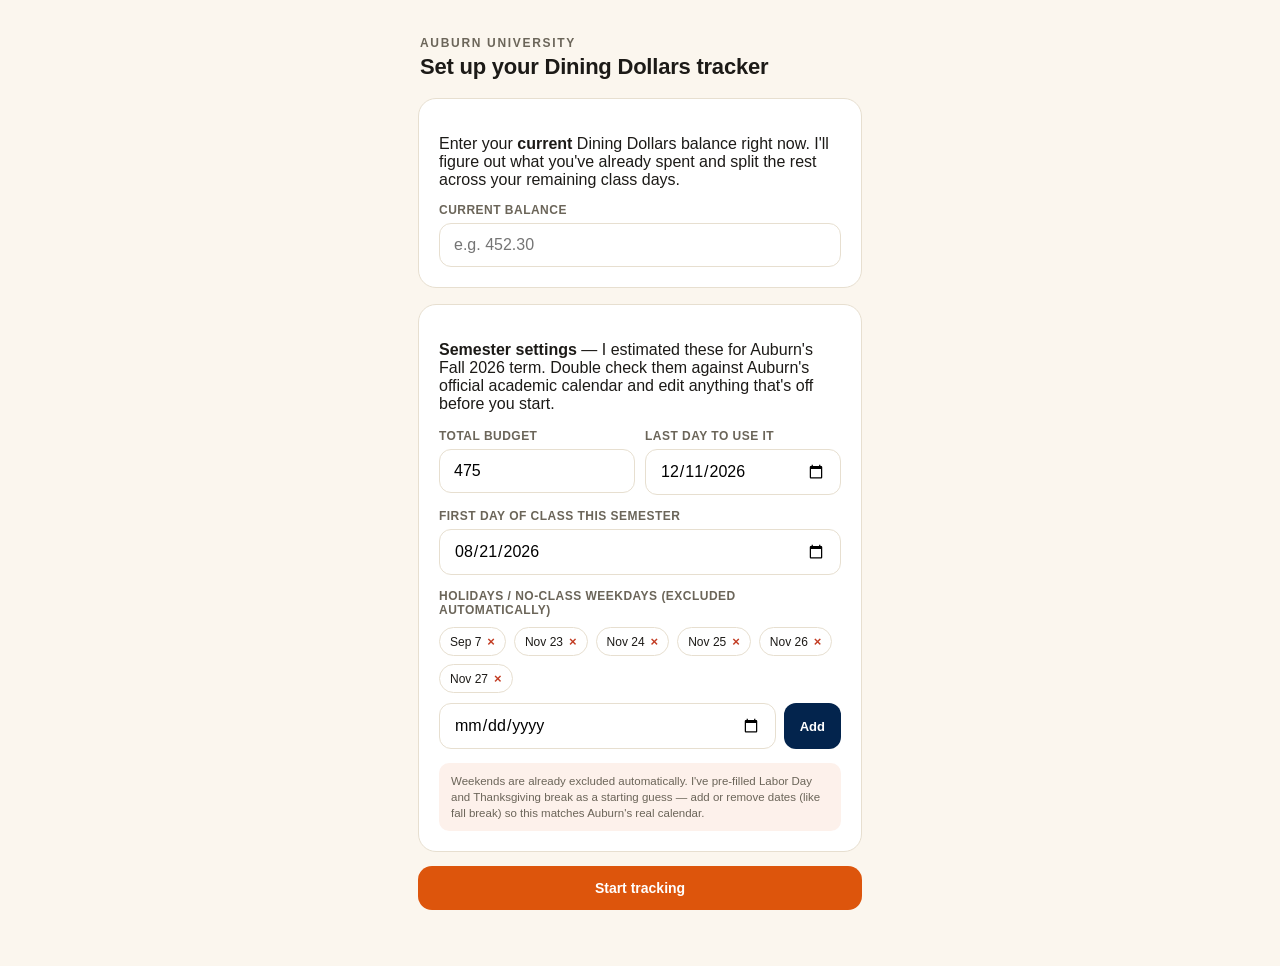
==== dining-tracker.html @ 57798cb2 "Add files via upload" ====
<!DOCTYPE html>
<html lang="en">
<head>
<meta charset="UTF-8">
<meta name="viewport" content="width=device-width, initial-scale=1.0, maximum-scale=1, viewport-fit=cover">
<title>Dining Dollars</title>
<style>
  :root{
    --navy: #03244D;
    --navy-soft: #0B3868;
    --orange: #DD550C;
    --orange-bright: #F5772A;
    --cream: #FBF6EE;
    --card-line: #E7DFD0;
    --ink: #1C1A17;
    --muted: #6B6559;
    --good: #2E7D4F;
    --bad: #C23B22;
    --radius: 18px;
    font-family: -apple-system, BlinkMacSystemFont, "SF Pro Text", "Segoe UI", sans-serif;
  }
  *{box-sizing:border-box;}
  body{
    margin:0;
    background: var(--cream);
    color: var(--ink);
    -webkit-font-smoothing: antialiased;
    padding-bottom: 48px;
  }
  .wrap{
    max-width: 480px;
    margin: 0 auto;
    padding: 20px 18px 8px;
  }
  .eyebrow{
    font-size: 12px;
    letter-spacing: 0.14em;
    text-transform: uppercase;
    color: var(--muted);
    font-weight: 600;
    margin: 0 0 4px 2px;
  }
  h1{
    font-size: 22px;
    margin: 0 0 18px 2px;
    font-weight: 700;
    letter-spacing: -0.01em;
  }
  .gear{
    position: absolute;
    top: 22px;
    right: 18px;
    width: 38px;
    height: 38px;
    border-radius: 50%;
    background: rgba(3,36,77,0.06);
    border: none;
    display:flex;
    align-items:center;
    justify-content:center;
    cursor:pointer;
  }
  .gear svg{ width:18px; height:18px; }

  /* dining card */
  .card{
    position: relative;
    border-radius: 22px;
    padding: 22px 22px 20px;
    background: linear-gradient(135deg, var(--navy) 0%, var(--navy-soft) 60%, #123A6B 100%);
    color: white;
    box-shadow: 0 14px 30px -14px rgba(3,36,77,0.55);
    overflow: hidden;
    margin-bottom: 16px;
  }
  .card::after{
    content:"";
    position:absolute;
    right:-40px;
    top:-60px;
    width:180px;
    height:180px;
    border-radius:50%;
    background: radial-gradient(circle, rgba(221,85,12,0.35), transparent 70%);
  }
  .card-top{
    display:flex;
    justify-content:space-between;
    align-items:flex-start;
    position:relative;
    z-index:1;
  }
  .chip{
    width:34px;height:26px;border-radius:6px;
    background: linear-gradient(135deg,#f5c88a,#DD550C);
    box-shadow: inset 0 0 0 1px rgba(255,255,255,0.25);
  }
  .card-label{
    font-size:11px;
    letter-spacing:0.12em;
    text-transform:uppercase;
    opacity:0.7;
    margin-top: 2px;
  }
  .balance-num{
    font-size: 42px;
    font-weight: 700;
    letter-spacing: -0.02em;
    margin: 10px 0 2px;
    position:relative; z-index:1;
  }
  .balance-sub{
    font-size: 13px;
    opacity: 0.75;
    position:relative; z-index:1;
  }
  .card-bottom{
    display:flex;
    justify-content:space-between;
    align-items:flex-end;
    margin-top: 18px;
    position:relative; z-index:1;
  }
  .card-bottom .field{ font-size: 12px; opacity:0.7; }
  .card-bottom .field b{ display:block; font-size:15px; font-weight:600; opacity:1; color:white; }

  /* allowance card */
  .allowance{
    background: white;
    border: 1px solid var(--card-line);
    border-radius: var(--radius);
    padding: 20px;
    margin-bottom: 14px;
  }
  .allowance-top{
    display:flex;
    justify-content:space-between;
    align-items:center;
  }
  .allowance-label{
    font-size: 13px;
    color: var(--muted);
    font-weight: 600;
  }
  .pace-chip{
    font-size: 11px;
    font-weight: 700;
    padding: 4px 10px;
    border-radius: 999px;
  }
  .pace-good{ background: rgba(46,125,79,0.12); color: var(--good); }
  .pace-bad{ background: rgba(194,59,34,0.12); color: var(--bad); }
  .pace-even{ background: rgba(107,101,89,0.12); color: var(--muted); }
  .allowance-num{
    font-size: 40px;
    font-weight: 800;
    color: var(--orange);
    margin: 6px 0 2px;
    letter-spacing: -0.02em;
  }
  .allowance-sub{ font-size: 13px; color: var(--muted); }

  .stat-row{
    display:flex;
    gap: 12px;
    margin-bottom: 14px;
  }
  .stat{
    flex:1;
    background: white;
    border: 1px solid var(--card-line);
    border-radius: 14px;
    padding: 14px;
    text-align:center;
  }
  .stat .n{ font-size: 22px; font-weight:700; }
  .stat .l{ font-size: 11px; color: var(--muted); text-transform:uppercase; letter-spacing:0.06em; margin-top:2px; }

  .progress-wrap{
    background: white;
    border: 1px solid var(--card-line);
    border-radius: 14px;
    padding: 16px;
    margin-bottom: 18px;
  }
  .progress-head{
    display:flex; justify-content:space-between;
    font-size: 12px; color: var(--muted); margin-bottom:8px;
  }
  .bar{
    height: 8px;
    background: #EFE8D9;
    border-radius: 999px;
    overflow:hidden;
  }
  .bar-fill{
    height:100%;
    background: linear-gradient(90deg, var(--orange), var(--orange-bright));
    border-radius: 999px;
    transition: width 0.4s ease;
  }

  .actions{
    display:flex;
    gap: 10px;
    margin-bottom: 18px;
  }
  button{
    font-family: inherit;
    cursor:pointer;
  }
  .btn{
    flex:1;
    padding: 14px 10px;
    border-radius: 14px;
    border: none;
    font-size: 14px;
    font-weight: 700;
  }
  .btn-primary{ background: var(--orange); color:white; }
  .btn-secondary{ background: white; color: var(--navy); border: 1px solid var(--card-line); }

  .history{
    background: white;
    border: 1px solid var(--card-line);
    border-radius: var(--radius);
    padding: 16px 18px;
  }
  .history h3{
    font-size: 13px;
    text-transform: uppercase;
    letter-spacing: 0.08em;
    color: var(--muted);
    margin: 0 0 10px;
  }
  .hrow{
    display:flex; justify-content:space-between; align-items:center;
    padding: 9px 0;
    border-bottom: 1px solid #F1EBDD;
    font-size: 13.5px;
  }
  .hrow:last-child{ border-bottom:none; }
  .hrow .d{ color: var(--muted); font-size:12px; }
  .empty{ color: var(--muted); font-size: 13px; padding: 6px 0; }

  /* modal */
  .overlay{
    position: fixed; inset:0;
    background: rgba(3,36,77,0.45);
    display:flex; align-items:flex-end; justify-content:center;
    z-index: 50;
  }
  .sheet{
    background: var(--cream);
    width: 100%;
    max-width: 480px;
    border-radius: 22px 22px 0 0;
    padding: 22px 20px calc(24px + env(safe-area-inset-bottom));
    max-height: 88vh;
    overflow-y: auto;
  }
  .sheet.center{
    border-radius: 22px;
    margin-bottom: auto;
    margin-top: auto;
  }
  .sheet h2{ margin: 0 0 4px; font-size: 19px; }
  .sheet p.hint{ margin: 0 0 16px; font-size: 13px; color: var(--muted); }
  label{
    display:block; font-size: 12px; font-weight:600; color: var(--muted);
    margin: 14px 0 6px;
    text-transform: uppercase; letter-spacing: 0.04em;
  }
  input[type=number], input[type=date], input[type=text]{
    width: 100%;
    padding: 12px 14px;
    border-radius: 12px;
    border: 1px solid var(--card-line);
    font-size: 16px;
    background: white;
    font-family: inherit;
  }
  .row2{ display:flex; gap:10px; }
  .row2 > div{ flex:1; }
  .holiday-list{
    display:flex; flex-wrap:wrap; gap:8px; margin-top:10px;
  }
  .holiday-chip{
    background: white;
    border: 1px solid var(--card-line);
    border-radius: 999px;
    padding: 6px 10px;
    font-size: 12px;
    display:flex; align-items:center; gap:6px;
  }
  .holiday-chip button{
    background:none; border:none; color: var(--bad); font-weight:700; font-size:13px; padding:0;
  }
  .add-holiday-row{ display:flex; gap:8px; margin-top:10px; }
  .add-holiday-row input{ flex:1; }
  .add-holiday-row button{
    padding: 0 16px; border-radius: 12px; border:none;
    background: var(--navy); color:white; font-weight:700; font-size: 13px;
  }
  .sheet-actions{ display:flex; gap:10px; margin-top:22px; }
  .sheet-actions .btn{ padding: 14px; }
  .close-x{
    position:absolute; top:14px; right:16px;
    background:none; border:none; font-size:20px; color: var(--muted);
  }
  .sheet{ position:relative; }
  .link{
    background:none; border:none; color: var(--bad); font-size: 12px;
    text-decoration: underline; padding: 0; margin-top: 4px;
  }
  .note{
    font-size: 11.5px; color: var(--muted); background: rgba(221,85,12,0.08);
    border-radius: 10px; padding: 10px 12px; margin-top: 14px; line-height:1.4;
  }
  .loading{
    display:flex; align-items:center; justify-content:center;
    min-height: 60vh; color: var(--muted); font-size: 14px;
  }
</style>
</head>
<body>

<div id="app"><div class="loading">Loading…</div></div>

<script>
const CONFIG_KEY = 'dc_config_v1';
const HISTORY_KEY = 'dc_history_v1';

const DEFAULTS = {
  totalBudget: 475,
  balance: null,
  semesterStart: '2026-08-21',
  semesterEnd: '2026-12-11',
  holidays: ['2026-09-07','2026-11-23','2026-11-24','2026-11-25','2026-11-26','2026-11-27'],
  setupComplete: false
};

let config = null;
let history = [];

function todayISO(){
  const d = new Date();
  const off = d.getTimezoneOffset();
  const local = new Date(d.getTime() - off*60000);
  return local.toISOString().slice(0,10);
}

function fmtDate(iso){
  const [y,m,d] = iso.split('-').map(Number);
  const dt = new Date(y, m-1, d);
  return dt.toLocaleDateString('en-US', {month:'short', day:'numeric'});
}

function fmtMoney(n){
  return '$' + n.toLocaleString('en-US', {minimumFractionDigits:2, maximumFractionDigits:2});
}

function schoolDays(cfg){
  const days = [];
  let [sy,sm,sd] = cfg.semesterStart.split('-').map(Number);
  let [ey,em,ed] = cfg.semesterEnd.split('-').map(Number);
  let cur = new Date(sy, sm-1, sd);
  const end = new Date(ey, em-1, ed);
  const holidaySet = new Set(cfg.holidays);
  while(cur <= end){
    const dow = cur.getDay();
    const iso = cur.getFullYear()+'-'+String(cur.getMonth()+1).padStart(2,'0')+'-'+String(cur.getDate()).padStart(2,'0');
    if(dow !== 0 && dow !== 6 && !holidaySet.has(iso)){
      days.push(iso);
    }
    cur.setDate(cur.getDate()+1);
  }
  return days;
}

async function loadState(){
  try{
    const c = await window.storage.get(CONFIG_KEY, false);
    config = c ? JSON.parse(c.value) : {...DEFAULTS};
  }catch(e){
    config = {...DEFAULTS};
  }
  try{
    const h = await window.storage.get(HISTORY_KEY, false);
    history = h ? JSON.parse(h.value) : [];
  }catch(e){
    history = [];
  }
}

async function saveConfig(){
  await window.storage.set(CONFIG_KEY, JSON.stringify(config), false);
}
async function saveHistory(){
  await window.storage.set(HISTORY_KEY, JSON.stringify(history), false);
}

function render(){
  const app = document.getElementById('app');
  if(!config.setupComplete){
    app.innerHTML = onboardingView();
    wireOnboarding();
    return;
  }
  app.innerHTML = mainView();
  wireMain();
}

function onboardingView(){
  return `
    <div class="wrap" style="padding-top:36px;">
      <div class="eyebrow">Auburn University</div>
      <h1>Set up your Dining Dollars tracker</h1>
      <div class="allowance" style="margin-bottom:16px;">
        <p class="hint" style="margin-bottom:0;">Enter your <b>current</b> Dining Dollars balance right now. I'll figure out what you've already spent and split the rest across your remaining class days.</p>
        <label>Current balance</label>
        <input type="number" id="ob-balance" inputmode="decimal" placeholder="e.g. 452.30" step="0.01" min="0">
      </div>

      <div class="allowance">
        <p class="hint" style="margin-bottom:2px;"><b>Semester settings</b> — I estimated these for Auburn's Fall 2026 term. Double check them against Auburn's official academic calendar and edit anything that's off before you start.</p>
        <div class="row2">
          <div>
            <label>Total budget</label>
            <input type="number" id="ob-total" value="${config.totalBudget}" step="1" min="1">
          </div>
          <div>
            <label>Last day to use it</label>
            <input type="date" id="ob-end" value="${config.semesterEnd}">
          </div>
        </div>
        <label>First day of class this semester</label>
        <input type="date" id="ob-start" value="${config.semesterStart}">

        <label>Holidays / no-class weekdays (excluded automatically)</label>
        <div class="holiday-list" id="ob-holiday-list"></div>
        <div class="add-holiday-row">
          <input type="date" id="ob-holiday-input">
          <button type="button" id="ob-add-holiday">Add</button>
        </div>
        <div class="note">Weekends are already excluded automatically. I've pre-filled Labor Day and Thanksgiving break as a starting guess — add or remove dates (like fall break) so this matches Auburn's real calendar.</div>
      </div>

      <div class="sheet-actions" style="margin-top:4px;">
        <button class="btn btn-primary" id="ob-start-btn" style="flex:1;">Start tracking</button>
      </div>
    </div>
  `;
}

function holidayListHTML(idPrefix){
  const sorted = [...config.holidays].sort();
  if(sorted.length === 0) return `<div class="empty">No holidays added</div>`;
  return sorted.map(iso => `
    <span class="holiday-chip" data-date="${iso}">
      ${fmtDate(iso)} <button type="button" class="rm-holiday" data-date="${iso}">×</button>
    </span>
  `).join('');
}

function wireOnboarding(){
  document.getElementById('ob-holiday-list').innerHTML = holidayListHTML();

  document.getElementById('ob-add-holiday').onclick = () => {
    const val = document.getElementById('ob-holiday-input').value;
    if(val && !config.holidays.includes(val)){
      config.holidays.push(val);
      document.getElementById('ob-holiday-list').innerHTML = holidayListHTML();
    }
  };

  document.getElementById('ob-holiday-list').addEventListener('click', (e) => {
    if(e.target.classList.contains('rm-holiday')){
      const d = e.target.dataset.date;
      config.holidays = config.holidays.filter(x => x !== d);
      document.getElementById('ob-holiday-list').innerHTML = holidayListHTML();
    }
  });

  document.getElementById('ob-start-btn').onclick = async () => {
    const balance = parseFloat(document.getElementById('ob-balance').value);
    const total = parseFloat(document.getElementById('ob-total').value);
    const start = document.getElementById('ob-start').value;
    const end = document.getElementById('ob-end').value;
    if(isNaN(balance) || balance < 0){
      alert('Enter your current balance to continue.');
      return;
    }
    config.totalBudget = isNaN(total) ? config.totalBudget : total;
    config.semesterStart = start || config.semesterStart;
    config.semesterEnd = end || config.semesterEnd;
    config.balance = balance;
    config.setupComplete = true;
    history = [{
      date: todayISO(),
      type: 'setup',
      amount: null,
      balanceAfter: balance,
      note: 'Starting balance entered'
    }];
    await saveConfig();
    await saveHistory();
    render();
  };
}

function computeStats(){
  const days = schoolDays(config);
  const today = todayISO();
  const remaining = days.filter(d => d >= today);
  const dayIndex = days.indexOf(today);
  const dayOfClass = dayIndex >= 0 ? dayIndex + 1 : null;
  const totalDays = days.length;
  const remainingCount = remaining.length;
  const dailyAllowance = remainingCount > 0 ? config.balance / remainingCount : 0;
  const spent = config.totalBudget - config.balance;
  const idealBalance = remainingCount > 0
    ? config.totalBudget * (remainingCount / totalDays)
    : 0;
  const diff = config.balance - idealBalance;
  return { days, today, remaining, dayOfClass, totalDays, remainingCount, dailyAllowance, spent, idealBalance, diff, isClassToday: dayIndex >= 0 };
}

function mainView(){
  const s = computeStats();
  const pctUsed = Math.min(100, Math.max(0, (s.spent / config.totalBudget) * 100));

  let paceChip;
  if(s.remainingCount === 0){
    paceChip = `<span class="pace-chip pace-even">Semester over</span>`;
  } else if(Math.abs(s.diff) < 3){
    paceChip = `<span class="pace-chip pace-even">On pace</span>`;
  } else if(s.diff > 0){
    paceChip = `<span class="pace-chip pace-good">+${fmtMoney(s.diff)} ahead</span>`;
  } else {
    paceChip = `<span class="pace-chip pace-bad">${fmtMoney(Math.abs(s.diff))} behind</span>`;
  }

  const dayLabel = s.dayOfClass
    ? `Day ${s.dayOfClass} of ${s.totalDays}`
    : `Not a class day`;

  const historyRows = history.slice().reverse().slice(0, 8).map(h => {
    const label = h.type === 'setup'
      ? 'Starting balance'
      : h.type === 'spend'
        ? `Logged purchase −${fmtMoney(h.amount)}`
        : `Balance updated`;
    return `
      <div class="hrow">
        <span>${label}</span>
        <span>
          ${fmtMoney(h.balanceAfter)}
          <span class="d">· ${fmtDate(h.date)}</span>
        </span>
      </div>
    `;
  }).join('');

  return `
    <div class="wrap" style="position:relative;">
      <div class="eyebrow">Auburn University · Fall 2026</div>
      <h1>Dining Dollars</h1>
      <button class="gear" id="open-settings" aria-label="Settings">
        <svg viewBox="0 0 24 24" fill="none" stroke="#03244D" stroke-width="2"><circle cx="12" cy="12" r="3"/><path d="M19.4 15a1.65 1.65 0 0 0 .33 1.82l.06.06a2 2 0 1 1-2.83 2.83l-.06-.06a1.65 1.65 0 0 0-1.82-.33 1.65 1.65 0 0 0-1 1.51V21a2 2 0 0 1-4 0v-.09A1.65 1.65 0 0 0 9 19.4a1.65 1.65 0 0 0-1.82.33l-.06.06a2 2 0 1 1-2.83-2.83l.06-.06A1.65 1.65 0 0 0 4.6 15a1.65 1.65 0 0 0-1.51-1H3a2 2 0 0 1 0-4h.09A1.65 1.65 0 0 0 4.6 9a1.65 1.65 0 0 0-.33-1.82l-.06-.06a2 2 0 1 1 2.83-2.83l.06.06A1.65 1.65 0 0 0 9 4.6a1.65 1.65 0 0 0 1-1.51V3a2 2 0 0 1 4 0v.09a1.65 1.65 0 0 0 1 1.51 1.65 1.65 0 0 0 1.82-.33l.06-.06a2 2 0 1 1 2.83 2.83l-.06.06A1.65 1.65 0 0 0 19.4 9a1.65 1.65 0 0 0 1.51 1H21a2 2 0 0 1 0 4h-.09a1.65 1.65 0 0 0-1.51 1z"/></svg>
      </button>

      <div class="card">
        <div class="card-top">
          <div>
            <div class="card-label">Current balance</div>
          </div>
          <div class="chip"></div>
        </div>
        <div class="balance-num">${fmtMoney(config.balance)}</div>
        <div class="balance-sub">of ${fmtMoney(config.totalBudget)} for the semester</div>
        <div class="card-bottom">
          <div class="field">${dayLabel}<b>${fmtDate(s.today)}</b></div>
          <div class="field" style="text-align:right;">Class days left<b>${s.remainingCount}</b></div>
        </div>
      </div>

      <div class="allowance">
        <div class="allowance-top">
          <span class="allowance-label">Today's daily allowance</span>
          ${paceChip}
        </div>
        <div class="allowance-num">${fmtMoney(s.dailyAllowance)}</div>
        <div class="allowance-sub">${fmtMoney(config.balance)} ÷ ${s.remainingCount} class day${s.remainingCount===1?'':'s'} left</div>
      </div>

      <div class="stat-row">
        <div class="stat">
          <div class="n">${fmtMoney(s.spent)}</div>
          <div class="l">Spent so far</div>
        </div>
        <div class="stat">
          <div class="n">${fmtMoney(config.totalBudget / s.totalDays)}</div>
          <div class="l">Avg / day budget</div>
        </div>
      </div>

      <div class="progress-wrap">
        <div class="progress-head">
          <span>${fmtMoney(s.spent)} used</span>
          <span>${fmtMoney(config.totalBudget)} total</span>
        </div>
        <div class="bar"><div class="bar-fill" style="width:${pctUsed}%"></div></div>
      </div>

      <div class="actions">
        <button class="btn btn-primary" id="open-spend">Log purchase</button>
        <button class="btn btn-secondary" id="open-update">Update balance</button>
      </div>

      <div class="history">
        <h3>Recent activity</h3>
        ${history.length ? historyRows : '<div class="empty">Nothing logged yet</div>'}
      </div>
    </div>
  `;
}

function wireMain(){
  document.getElementById('open-settings').onclick = () => showSettings();
  document.getElementById('open-spend').onclick = () => showSpend();
  document.getElementById('open-update').onclick = () => showUpdate();
}

function overlay(innerHTML){
  const div = document.createElement('div');
  div.className = 'overlay';
  div.innerHTML = `<div class="sheet center">${innerHTML}</div>`;
  div.addEventListener('click', (e) => { if(e.target === div) div.remove(); });
  document.body.appendChild(div);
  return div;
}

function showSpend(){
  const ov = overlay(`
    <button class="close-x" id="close-spend">×</button>
    <h2>Log a purchase</h2>
    <p class="hint">Enter how much you just spent — I'll subtract it from your balance.</p>
    <label>Amount spent</label>
    <input type="number" id="spend-amount" inputmode="decimal" step="0.01" min="0" placeholder="0.00" autofocus>
    <div class="sheet-actions">
      <button class="btn btn-secondary" id="cancel-spend" style="flex:1;">Cancel</button>
      <button class="btn btn-primary" id="confirm-spend" style="flex:1;">Log it</button>
    </div>
  `);
  document.getElementById('close-spend').onclick = () => ov.remove();
  document.getElementById('cancel-spend').onclick = () => ov.remove();
  document.getElementById('confirm-spend').onclick = async () => {
    const amt = parseFloat(document.getElementById('spend-amount').value);
    if(isNaN(amt) || amt <= 0){ alert('Enter a valid amount.'); return; }
    config.balance = Math.max(0, config.balance - amt);
    history.push({ date: todayISO(), type: 'spend', amount: amt, balanceAfter: config.balance });
    await saveConfig();
    await saveHistory();
    ov.remove();
    render();
  };
}

function showUpdate(){
  const ov = overlay(`
    <button class="close-x" id="close-update">×</button>
    <h2>Update balance</h2>
    <p class="hint">Checked the actual number in the Auburn app? Enter it here to re-sync.</p>
    <label>Current balance</label>
    <input type="number" id="update-amount" inputmode="decimal" step="0.01" min="0" value="${config.balance.toFixed(2)}" autofocus>
    <div class="sheet-actions">
      <button class="btn btn-secondary" id="cancel-update" style="flex:1;">Cancel</button>
      <button class="btn btn-primary" id="confirm-update" style="flex:1;">Save</button>
    </div>
  `);
  document.getElementById('close-update').onclick = () => ov.remove();
  document.getElementById('cancel-update').onclick = () => ov.remove();
  document.getElementById('confirm-update').onclick = async () => {
    const amt = parseFloat(document.getElementById('update-amount').value);
    if(isNaN(amt) || amt < 0){ alert('Enter a valid amount.'); return; }
    config.balance = amt;
    history.push({ date: todayISO(), type: 'update', amount: null, balanceAfter: amt });
    await saveConfig();
    await saveHistory();
    ov.remove();
    render();
  };
}

function showSettings(){
  const ov = overlay(`
    <button class="close-x" id="close-settings">×</button>
    <h2>Settings</h2>
    <p class="hint">Adjust your semester dates, budget, or holidays.</p>

    <div class="row2">
      <div>
        <label>Total budget</label>
        <input type="number" id="set-total" value="${config.totalBudget}" step="1" min="1">
      </div>
      <div>
        <label>Last day to use it</label>
        <input type="date" id="set-end" value="${config.semesterEnd}">
      </div>
    </div>
    <label>First day of class</label>
    <input type="date" id="set-start" value="${config.semesterStart}">

    <label>Holidays / no-class weekdays</label>
    <div class="holiday-list" id="set-holiday-list"></div>
    <div class="add-holiday-row">
      <input type="date" id="set-holiday-input">
      <button type="button" id="set-add-holiday">Add</button>
    </div>

    <div class="sheet-actions">
      <button class="btn btn-secondary" id="cancel-settings" style="flex:1;">Cancel</button>
      <button class="btn btn-primary" id="save-settings" style="flex:1;">Save</button>
    </div>
    <button class="link" id="reset-all">Reset all data and start over</button>
  `);

  const refreshList = () => {
    document.getElementById('set-holiday-list').innerHTML = holidayListHTML();
  };
  refreshList();

  document.getElementById('close-settings').onclick = () => ov.remove();
  document.getElementById('cancel-settings').onclick = () => ov.remove();

  document.getElementById('set-add-holiday').onclick = () => {
    const val = document.getElementById('set-holiday-input').value;
    if(val && !config.holidays.includes(val)){
      config.holidays.push(val);
      refreshList();
    }
  };
  document.getElementById('set-holiday-list').addEventListener('click', (e) => {
    if(e.target.classList.contains('rm-holiday')){
      config.holidays = config.holidays.filter(x => x !== e.target.dataset.date);
      refreshList();
    }
  });

  document.getElementById('save-settings').onclick = async () => {
    const total = parseFloat(document.getElementById('set-total').value);
    const start = document.getElementById('set-start').value;
    const end = document.getElementById('set-end').value;
    if(!isNaN(total) && total > 0) config.totalBudget = total;
    if(start) config.semesterStart = start;
    if(end) config.semesterEnd = end;
    await saveConfig();
    ov.remove();
    render();
  };

  document.getElementById('reset-all').onclick = async () => {
    if(confirm('This clears your balance, history, and settings. Continue?')){
      config = {...DEFAULTS};
      history = [];
      await saveConfig();
      await saveHistory();
      ov.remove();
      render();
    }
  };
}

(async function init(){
  await loadState();
  render();
})();
</script>
</body>
</html>
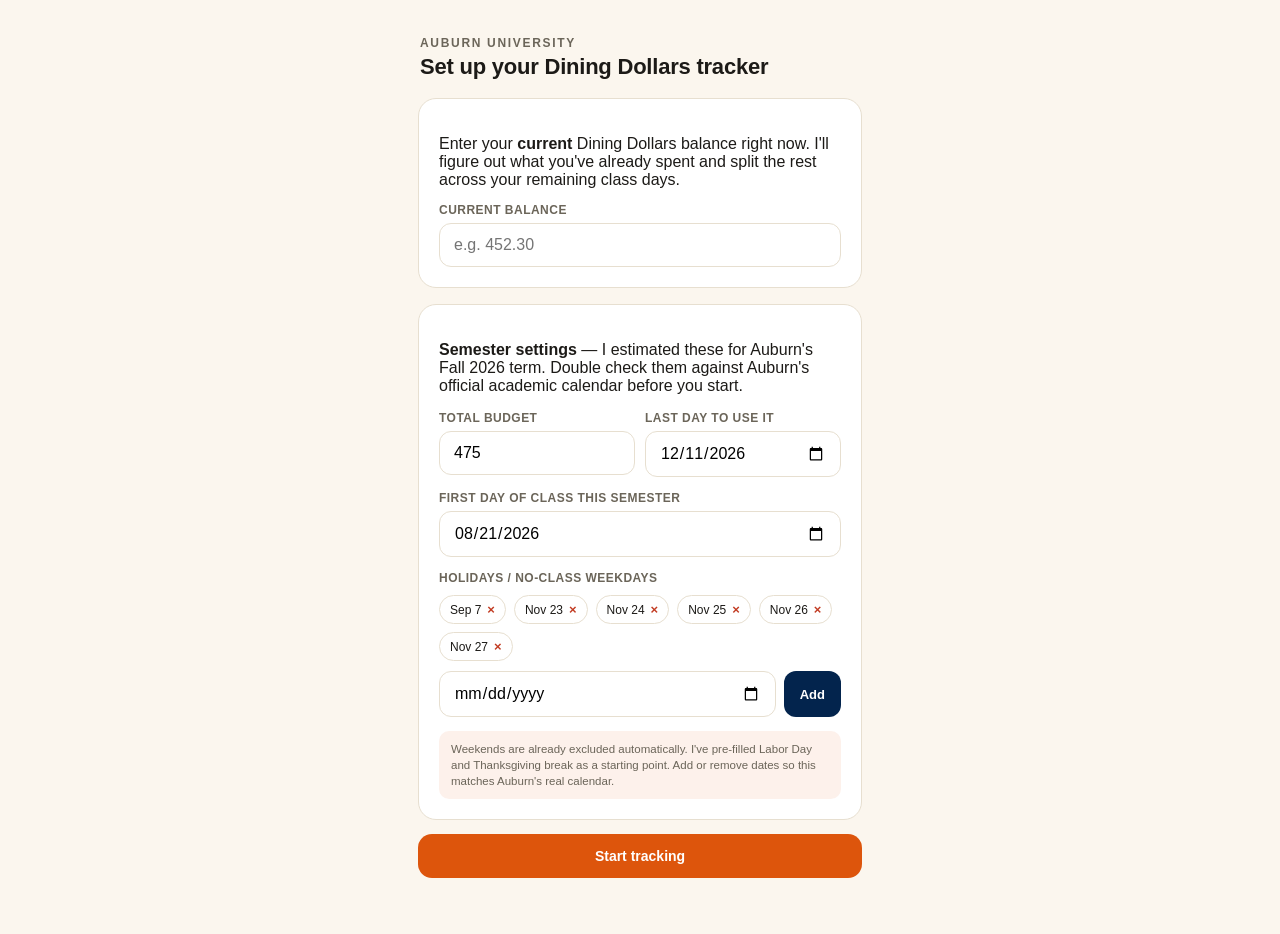
==== commit 6e147960: "index.html" ====
--- a/dining-tracker.html
+++ b/dining-tracker.html
@@ -2,8 +2,22 @@
 <html lang="en">
 <head>
 <meta charset="UTF-8">
-<meta name="viewport" content="width=device-width, initial-scale=1.0, maximum-scale=1, viewport-fit=cover">
+
+<meta name="viewport"
+      content="width=device-width,
+               initial-scale=1.0,
+               maximum-scale=1,
+               viewport-fit=cover">
+
+<!-- iPhone / Home Screen app settings -->
+<meta name="apple-mobile-web-app-capable" content="yes">
+<meta name="apple-mobile-web-app-status-bar-style" content="default">
+<meta name="apple-mobile-web-app-title" content="Dining Dollars">
+
+<meta name="theme-color" content="#03244D">
+
 <title>Dining Dollars</title>
+
 <style>
   :root{
     --navy: #03244D;
@@ -17,765 +31,2477 @@
     --good: #2E7D4F;
     --bad: #C23B22;
     --radius: 18px;
-    font-family: -apple-system, BlinkMacSystemFont, "SF Pro Text", "Segoe UI", sans-serif;
-  }
-  *{box-sizing:border-box;}
+
+    font-family:
+      -apple-system,
+      BlinkMacSystemFont,
+      "SF Pro Text",
+      "Segoe UI",
+      sans-serif;
+  }
+
+  *{
+    box-sizing:border-box;
+  }
+
+  html{
+    background:var(--cream);
+  }
+
   body{
     margin:0;
-    background: var(--cream);
-    color: var(--ink);
-    -webkit-font-smoothing: antialiased;
-    padding-bottom: 48px;
-  }
+    background:var(--cream);
+    color:var(--ink);
+    -webkit-font-smoothing:antialiased;
+    padding-bottom:48px;
+
+    /* Better iPhone scrolling */
+    overscroll-behavior-y:none;
+  }
+
+  button,
+  input{
+    -webkit-tap-highlight-color:transparent;
+  }
+
+  button{
+    font-family:inherit;
+    cursor:pointer;
+  }
+
   .wrap{
-    max-width: 480px;
-    margin: 0 auto;
-    padding: 20px 18px 8px;
-  }
+    max-width:480px;
+    margin:0 auto;
+    padding:
+      calc(20px + env(safe-area-inset-top))
+      18px
+      8px;
+  }
+
   .eyebrow{
-    font-size: 12px;
-    letter-spacing: 0.14em;
-    text-transform: uppercase;
-    color: var(--muted);
-    font-weight: 600;
-    margin: 0 0 4px 2px;
-  }
+    font-size:12px;
+    letter-spacing:0.14em;
+    text-transform:uppercase;
+    color:var(--muted);
+    font-weight:600;
+    margin:0 0 4px 2px;
+  }
+
   h1{
-    font-size: 22px;
-    margin: 0 0 18px 2px;
-    font-weight: 700;
-    letter-spacing: -0.01em;
-  }
+    font-size:22px;
+    margin:0 0 18px 2px;
+    font-weight:700;
+    letter-spacing:-0.01em;
+  }
+
   .gear{
-    position: absolute;
-    top: 22px;
-    right: 18px;
-    width: 38px;
-    height: 38px;
-    border-radius: 50%;
-    background: rgba(3,36,77,0.06);
-    border: none;
+    position:absolute;
+    top:calc(22px + env(safe-area-inset-top));
+    right:18px;
+    width:38px;
+    height:38px;
+    border-radius:50%;
+    background:rgba(3,36,77,0.06);
+    border:none;
+
     display:flex;
     align-items:center;
     justify-content:center;
+
     cursor:pointer;
   }
-  .gear svg{ width:18px; height:18px; }
-
-  /* dining card */
+
+  .gear svg{
+    width:18px;
+    height:18px;
+  }
+
+  /* Dining card */
+
   .card{
-    position: relative;
-    border-radius: 22px;
-    padding: 22px 22px 20px;
-    background: linear-gradient(135deg, var(--navy) 0%, var(--navy-soft) 60%, #123A6B 100%);
-    color: white;
-    box-shadow: 0 14px 30px -14px rgba(3,36,77,0.55);
-    overflow: hidden;
-    margin-bottom: 16px;
-  }
+    position:relative;
+    border-radius:22px;
+    padding:22px 22px 20px;
+
+    background:
+      linear-gradient(
+        135deg,
+        var(--navy) 0%,
+        var(--navy-soft) 60%,
+        #123A6B 100%
+      );
+
+    color:white;
+
+    box-shadow:
+      0 14px 30px -14px rgba(3,36,77,0.55);
+
+    overflow:hidden;
+    margin-bottom:16px;
+  }
+
   .card::after{
     content:"";
     position:absolute;
     right:-40px;
     top:-60px;
+
     width:180px;
     height:180px;
+
     border-radius:50%;
-    background: radial-gradient(circle, rgba(221,85,12,0.35), transparent 70%);
-  }
+
+    background:
+      radial-gradient(
+        circle,
+        rgba(221,85,12,0.35),
+        transparent 70%
+      );
+  }
+
   .card-top{
     display:flex;
     justify-content:space-between;
     align-items:flex-start;
+
     position:relative;
     z-index:1;
   }
+
   .chip{
-    width:34px;height:26px;border-radius:6px;
-    background: linear-gradient(135deg,#f5c88a,#DD550C);
-    box-shadow: inset 0 0 0 1px rgba(255,255,255,0.25);
-  }
+    width:34px;
+    height:26px;
+    border-radius:6px;
+
+    background:
+      linear-gradient(
+        135deg,
+        #f5c88a,
+        #DD550C
+      );
+
+    box-shadow:
+      inset 0 0 0 1px rgba(255,255,255,0.25);
+  }
+
   .card-label{
     font-size:11px;
     letter-spacing:0.12em;
     text-transform:uppercase;
     opacity:0.7;
-    margin-top: 2px;
-  }
+    margin-top:2px;
+  }
+
   .balance-num{
-    font-size: 42px;
-    font-weight: 700;
-    letter-spacing: -0.02em;
-    margin: 10px 0 2px;
-    position:relative; z-index:1;
-  }
+    font-size:42px;
+    font-weight:700;
+    letter-spacing:-0.02em;
+    margin:10px 0 2px;
+
+    position:relative;
+    z-index:1;
+  }
+
   .balance-sub{
-    font-size: 13px;
-    opacity: 0.75;
-    position:relative; z-index:1;
-  }
+    font-size:13px;
+    opacity:0.75;
+
+    position:relative;
+    z-index:1;
+  }
+
   .card-bottom{
     display:flex;
     justify-content:space-between;
     align-items:flex-end;
-    margin-top: 18px;
-    position:relative; z-index:1;
-  }
-  .card-bottom .field{ font-size: 12px; opacity:0.7; }
-  .card-bottom .field b{ display:block; font-size:15px; font-weight:600; opacity:1; color:white; }
-
-  /* allowance card */
+
+    margin-top:18px;
+
+    position:relative;
+    z-index:1;
+  }
+
+  .card-bottom .field{
+    font-size:12px;
+    opacity:0.7;
+  }
+
+  .card-bottom .field b{
+    display:block;
+    font-size:15px;
+    font-weight:600;
+    opacity:1;
+    color:white;
+  }
+
+  /* Allowance */
+
   .allowance{
-    background: white;
-    border: 1px solid var(--card-line);
-    border-radius: var(--radius);
-    padding: 20px;
-    margin-bottom: 14px;
-  }
+    background:white;
+    border:1px solid var(--card-line);
+    border-radius:var(--radius);
+    padding:20px;
+    margin-bottom:14px;
+  }
+
   .allowance-top{
     display:flex;
     justify-content:space-between;
     align-items:center;
-  }
+    gap:10px;
+  }
+
   .allowance-label{
-    font-size: 13px;
-    color: var(--muted);
-    font-weight: 600;
-  }
+    font-size:13px;
+    color:var(--muted);
+    font-weight:600;
+  }
+
   .pace-chip{
-    font-size: 11px;
-    font-weight: 700;
-    padding: 4px 10px;
-    border-radius: 999px;
-  }
-  .pace-good{ background: rgba(46,125,79,0.12); color: var(--good); }
-  .pace-bad{ background: rgba(194,59,34,0.12); color: var(--bad); }
-  .pace-even{ background: rgba(107,101,89,0.12); color: var(--muted); }
+    font-size:11px;
+    font-weight:700;
+    padding:4px 10px;
+    border-radius:999px;
+    white-space:nowrap;
+  }
+
+  .pace-good{
+    background:rgba(46,125,79,0.12);
+    color:var(--good);
+  }
+
+  .pace-bad{
+    background:rgba(194,59,34,0.12);
+    color:var(--bad);
+  }
+
+  .pace-even{
+    background:rgba(107,101,89,0.12);
+    color:var(--muted);
+  }
+
   .allowance-num{
-    font-size: 40px;
-    font-weight: 800;
-    color: var(--orange);
-    margin: 6px 0 2px;
-    letter-spacing: -0.02em;
-  }
-  .allowance-sub{ font-size: 13px; color: var(--muted); }
+    font-size:40px;
+    font-weight:800;
+    color:var(--orange);
+
+    margin:6px 0 2px;
+    letter-spacing:-0.02em;
+  }
+
+  .allowance-sub{
+    font-size:13px;
+    color:var(--muted);
+  }
+
+  /* Stats */
 
   .stat-row{
     display:flex;
-    gap: 12px;
-    margin-bottom: 14px;
-  }
+    gap:12px;
+    margin-bottom:14px;
+  }
+
   .stat{
     flex:1;
-    background: white;
-    border: 1px solid var(--card-line);
-    border-radius: 14px;
-    padding: 14px;
+    background:white;
+    border:1px solid var(--card-line);
+    border-radius:14px;
+    padding:14px;
     text-align:center;
   }
-  .stat .n{ font-size: 22px; font-weight:700; }
-  .stat .l{ font-size: 11px; color: var(--muted); text-transform:uppercase; letter-spacing:0.06em; margin-top:2px; }
+
+  .stat .n{
+    font-size:22px;
+    font-weight:700;
+  }
+
+  .stat .l{
+    font-size:11px;
+    color:var(--muted);
+    text-transform:uppercase;
+    letter-spacing:0.06em;
+    margin-top:2px;
+  }
+
+  /* Progress */
 
   .progress-wrap{
-    background: white;
-    border: 1px solid var(--card-line);
-    border-radius: 14px;
-    padding: 16px;
-    margin-bottom: 18px;
-  }
+    background:white;
+    border:1px solid var(--card-line);
+    border-radius:14px;
+    padding:16px;
+    margin-bottom:18px;
+  }
+
   .progress-head{
-    display:flex; justify-content:space-between;
-    font-size: 12px; color: var(--muted); margin-bottom:8px;
-  }
+    display:flex;
+    justify-content:space-between;
+
+    font-size:12px;
+    color:var(--muted);
+
+    margin-bottom:8px;
+  }
+
   .bar{
-    height: 8px;
-    background: #EFE8D9;
-    border-radius: 999px;
+    height:8px;
+    background:#EFE8D9;
+    border-radius:999px;
     overflow:hidden;
   }
+
   .bar-fill{
     height:100%;
-    background: linear-gradient(90deg, var(--orange), var(--orange-bright));
-    border-radius: 999px;
-    transition: width 0.4s ease;
-  }
+
+    background:
+      linear-gradient(
+        90deg,
+        var(--orange),
+        var(--orange-bright)
+      );
+
+    border-radius:999px;
+
+    transition:
+      width 0.4s ease;
+  }
+
+  /* Buttons */
 
   .actions{
     display:flex;
-    gap: 10px;
-    margin-bottom: 18px;
-  }
-  button{
-    font-family: inherit;
-    cursor:pointer;
-  }
+    gap:10px;
+    margin-bottom:18px;
+  }
+
   .btn{
     flex:1;
-    padding: 14px 10px;
-    border-radius: 14px;
-    border: none;
-    font-size: 14px;
-    font-weight: 700;
-  }
-  .btn-primary{ background: var(--orange); color:white; }
-  .btn-secondary{ background: white; color: var(--navy); border: 1px solid var(--card-line); }
+    padding:14px 10px;
+    border-radius:14px;
+    border:none;
+
+    font-size:14px;
+    font-weight:700;
+  }
+
+  .btn-primary{
+    background:var(--orange);
+    color:white;
+  }
+
+  .btn-secondary{
+    background:white;
+    color:var(--navy);
+    border:1px solid var(--card-line);
+  }
+
+  .btn:active{
+    transform:scale(0.98);
+  }
+
+  /* History */
 
   .history{
-    background: white;
-    border: 1px solid var(--card-line);
-    border-radius: var(--radius);
-    padding: 16px 18px;
-  }
+    background:white;
+    border:1px solid var(--card-line);
+    border-radius:var(--radius);
+    padding:16px 18px;
+  }
+
   .history h3{
-    font-size: 13px;
-    text-transform: uppercase;
-    letter-spacing: 0.08em;
-    color: var(--muted);
-    margin: 0 0 10px;
-  }
+    font-size:13px;
+    text-transform:uppercase;
+    letter-spacing:0.08em;
+    color:var(--muted);
+    margin:0 0 10px;
+  }
+
   .hrow{
-    display:flex; justify-content:space-between; align-items:center;
-    padding: 9px 0;
-    border-bottom: 1px solid #F1EBDD;
-    font-size: 13.5px;
-  }
-  .hrow:last-child{ border-bottom:none; }
-  .hrow .d{ color: var(--muted); font-size:12px; }
-  .empty{ color: var(--muted); font-size: 13px; padding: 6px 0; }
-
-  /* modal */
+    display:flex;
+    justify-content:space-between;
+    align-items:center;
+
+    padding:9px 0;
+
+    border-bottom:1px solid #F1EBDD;
+
+    font-size:13.5px;
+
+    gap:10px;
+  }
+
+  .hrow:last-child{
+    border-bottom:none;
+  }
+
+  .hrow .d{
+    color:var(--muted);
+    font-size:12px;
+  }
+
+  .empty{
+    color:var(--muted);
+    font-size:13px;
+    padding:6px 0;
+  }
+
+  /* Modal */
+
   .overlay{
-    position: fixed; inset:0;
-    background: rgba(3,36,77,0.45);
-    display:flex; align-items:flex-end; justify-content:center;
-    z-index: 50;
-  }
+    position:fixed;
+    inset:0;
+
+    background:rgba(3,36,77,0.45);
+
+    display:flex;
+    align-items:flex-end;
+    justify-content:center;
+
+    z-index:50;
+
+    padding:
+      0
+      env(safe-area-inset-right)
+      env(safe-area-inset-bottom)
+      env(safe-area-inset-left);
+  }
+
   .sheet{
-    background: var(--cream);
-    width: 100%;
-    max-width: 480px;
-    border-radius: 22px 22px 0 0;
-    padding: 22px 20px calc(24px + env(safe-area-inset-bottom));
-    max-height: 88vh;
-    overflow-y: auto;
-  }
+    background:var(--cream);
+
+    width:100%;
+    max-width:480px;
+
+    border-radius:22px 22px 0 0;
+
+    padding:
+      22px 20px
+      calc(24px + env(safe-area-inset-bottom));
+
+    max-height:88vh;
+    overflow-y:auto;
+
+    position:relative;
+  }
+
   .sheet.center{
-    border-radius: 22px;
-    margin-bottom: auto;
-    margin-top: auto;
-  }
-  .sheet h2{ margin: 0 0 4px; font-size: 19px; }
-  .sheet p.hint{ margin: 0 0 16px; font-size: 13px; color: var(--muted); }
+    border-radius:22px;
+    margin-bottom:auto;
+    margin-top:auto;
+  }
+
+  .sheet h2{
+    margin:0 0 4px;
+    font-size:19px;
+  }
+
+  .sheet p.hint{
+    margin:0 0 16px;
+    font-size:13px;
+    color:var(--muted);
+  }
+
   label{
-    display:block; font-size: 12px; font-weight:600; color: var(--muted);
-    margin: 14px 0 6px;
-    text-transform: uppercase; letter-spacing: 0.04em;
-  }
-  input[type=number], input[type=date], input[type=text]{
-    width: 100%;
-    padding: 12px 14px;
-    border-radius: 12px;
-    border: 1px solid var(--card-line);
-    font-size: 16px;
-    background: white;
-    font-family: inherit;
-  }
-  .row2{ display:flex; gap:10px; }
-  .row2 > div{ flex:1; }
+    display:block;
+
+    font-size:12px;
+    font-weight:600;
+
+    color:var(--muted);
+
+    margin:14px 0 6px;
+
+    text-transform:uppercase;
+    letter-spacing:0.04em;
+  }
+
+  input[type=number],
+  input[type=date],
+  input[type=text]{
+    width:100%;
+
+    padding:12px 14px;
+
+    border-radius:12px;
+    border:1px solid var(--card-line);
+
+    font-size:16px;
+
+    background:white;
+    font-family:inherit;
+
+    -webkit-appearance:none;
+  }
+
+  .row2{
+    display:flex;
+    gap:10px;
+  }
+
+  .row2 > div{
+    flex:1;
+  }
+
   .holiday-list{
-    display:flex; flex-wrap:wrap; gap:8px; margin-top:10px;
-  }
+    display:flex;
+    flex-wrap:wrap;
+    gap:8px;
+    margin-top:10px;
+  }
+
   .holiday-chip{
-    background: white;
-    border: 1px solid var(--card-line);
-    border-radius: 999px;
-    padding: 6px 10px;
-    font-size: 12px;
-    display:flex; align-items:center; gap:6px;
-  }
+    background:white;
+    border:1px solid var(--card-line);
+    border-radius:999px;
+
+    padding:6px 10px;
+
+    font-size:12px;
+
+    display:flex;
+    align-items:center;
+    gap:6px;
+  }
+
   .holiday-chip button{
-    background:none; border:none; color: var(--bad); font-weight:700; font-size:13px; padding:0;
-  }
-  .add-holiday-row{ display:flex; gap:8px; margin-top:10px; }
-  .add-holiday-row input{ flex:1; }
+    background:none;
+    border:none;
+
+    color:var(--bad);
+
+    font-weight:700;
+    font-size:13px;
+
+    padding:0;
+  }
+
+  .add-holiday-row{
+    display:flex;
+    gap:8px;
+    margin-top:10px;
+  }
+
+  .add-holiday-row input{
+    flex:1;
+  }
+
   .add-holiday-row button{
-    padding: 0 16px; border-radius: 12px; border:none;
-    background: var(--navy); color:white; font-weight:700; font-size: 13px;
-  }
-  .sheet-actions{ display:flex; gap:10px; margin-top:22px; }
-  .sheet-actions .btn{ padding: 14px; }
+    padding:0 16px;
+
+    border-radius:12px;
+    border:none;
+
+    background:var(--navy);
+    color:white;
+
+    font-weight:700;
+    font-size:13px;
+  }
+
+  .sheet-actions{
+    display:flex;
+    gap:10px;
+    margin-top:22px;
+  }
+
+  .sheet-actions .btn{
+    padding:14px;
+  }
+
   .close-x{
-    position:absolute; top:14px; right:16px;
-    background:none; border:none; font-size:20px; color: var(--muted);
-  }
-  .sheet{ position:relative; }
+    position:absolute;
+    top:14px;
+    right:16px;
+
+    background:none;
+    border:none;
+
+    font-size:20px;
+    color:var(--muted);
+  }
+
   .link{
-    background:none; border:none; color: var(--bad); font-size: 12px;
-    text-decoration: underline; padding: 0; margin-top: 4px;
-  }
+    display:block;
+
+    background:none;
+    border:none;
+
+    color:var(--bad);
+
+    font-size:12px;
+
+    text-decoration:underline;
+
+    padding:0;
+    margin:12px auto 0;
+  }
+
   .note{
-    font-size: 11.5px; color: var(--muted); background: rgba(221,85,12,0.08);
-    border-radius: 10px; padding: 10px 12px; margin-top: 14px; line-height:1.4;
-  }
+    font-size:11.5px;
+    color:var(--muted);
+
+    background:rgba(221,85,12,0.08);
+
+    border-radius:10px;
+
+    padding:10px 12px;
+
+    margin-top:14px;
+
+    line-height:1.4;
+  }
+
   .loading{
-    display:flex; align-items:center; justify-content:center;
-    min-height: 60vh; color: var(--muted); font-size: 14px;
+    display:flex;
+    align-items:center;
+    justify-content:center;
+
+    min-height:60vh;
+
+    color:var(--muted);
+    font-size:14px;
   }
 </style>
 </head>
+
 <body>
 
-<div id="app"><div class="loading">Loading…</div></div>
+<div id="app">
+  <div class="loading">Loading…</div>
+</div>
 
 <script>
-const CONFIG_KEY = 'dc_config_v1';
-const HISTORY_KEY = 'dc_history_v1';
+
+/* ============================================================
+   DINING DOLLARS
+   Data is stored locally on the device using localStorage.
+   ============================================================ */
+
+const CONFIG_KEY = 'dining_dollars_config_v2';
+const HISTORY_KEY = 'dining_dollars_history_v2';
 
 const DEFAULTS = {
   totalBudget: 475,
   balance: null,
+
   semesterStart: '2026-08-21',
   semesterEnd: '2026-12-11',
-  holidays: ['2026-09-07','2026-11-23','2026-11-24','2026-11-25','2026-11-26','2026-11-27'],
+
+  holidays: [
+    '2026-09-07',
+    '2026-11-23',
+    '2026-11-24',
+    '2026-11-25',
+    '2026-11-26',
+    '2026-11-27'
+  ],
+
   setupComplete: false
 };
 
 let config = null;
 let history = [];
 
+
+/* ============================================================
+   DATE FUNCTIONS
+   ============================================================ */
+
 function todayISO(){
+
   const d = new Date();
+
   const off = d.getTimezoneOffset();
-  const local = new Date(d.getTime() - off*60000);
-  return local.toISOString().slice(0,10);
+
+  const local =
+    new Date(
+      d.getTime() - off * 60000
+    );
+
+  return local
+    .toISOString()
+    .slice(0,10);
 }
 
+
 function fmtDate(iso){
-  const [y,m,d] = iso.split('-').map(Number);
-  const dt = new Date(y, m-1, d);
-  return dt.toLocaleDateString('en-US', {month:'short', day:'numeric'});
+
+  const [y,m,d] =
+    iso.split('-').map(Number);
+
+  const dt =
+    new Date(
+      y,
+      m - 1,
+      d
+    );
+
+  return dt.toLocaleDateString(
+    'en-US',
+    {
+      month:'short',
+      day:'numeric'
+    }
+  );
 }
 
+
 function fmtMoney(n){
-  return '$' + n.toLocaleString('en-US', {minimumFractionDigits:2, maximumFractionDigits:2});
+
+  return '$' +
+    Number(n).toLocaleString(
+      'en-US',
+      {
+        minimumFractionDigits:2,
+        maximumFractionDigits:2
+      }
+    );
 }
 
+
+/* ============================================================
+   SCHOOL DAYS
+   ============================================================ */
+
 function schoolDays(cfg){
+
   const days = [];
-  let [sy,sm,sd] = cfg.semesterStart.split('-').map(Number);
-  let [ey,em,ed] = cfg.semesterEnd.split('-').map(Number);
-  let cur = new Date(sy, sm-1, sd);
-  const end = new Date(ey, em-1, ed);
-  const holidaySet = new Set(cfg.holidays);
+
+  let [sy,sm,sd] =
+    cfg.semesterStart
+      .split('-')
+      .map(Number);
+
+  let [ey,em,ed] =
+    cfg.semesterEnd
+      .split('-')
+      .map(Number);
+
+  let cur =
+    new Date(
+      sy,
+      sm - 1,
+      sd
+    );
+
+  const end =
+    new Date(
+      ey,
+      em - 1,
+      ed
+    );
+
+  const holidaySet =
+    new Set(cfg.holidays);
+
   while(cur <= end){
-    const dow = cur.getDay();
-    const iso = cur.getFullYear()+'-'+String(cur.getMonth()+1).padStart(2,'0')+'-'+String(cur.getDate()).padStart(2,'0');
-    if(dow !== 0 && dow !== 6 && !holidaySet.has(iso)){
+
+    const dow =
+      cur.getDay();
+
+    const iso =
+      cur.getFullYear() +
+      '-' +
+      String(
+        cur.getMonth() + 1
+      ).padStart(2,'0') +
+      '-' +
+      String(
+        cur.getDate()
+      ).padStart(2,'0');
+
+    if(
+      dow !== 0 &&
+      dow !== 6 &&
+      !holidaySet.has(iso)
+    ){
+
       days.push(iso);
+
     }
-    cur.setDate(cur.getDate()+1);
-  }
+
+    cur.setDate(
+      cur.getDate() + 1
+    );
+  }
+
   return days;
 }
 
-async function loadState(){
+
+/* ============================================================
+   LOCAL STORAGE
+   ============================================================ */
+
+/*
+   This is the important change.
+
+   Instead of window.storage, the app uses localStorage.
+
+   Safari stores this information on the iPhone, so closing
+   the app or restarting the phone will NOT erase the balance.
+*/
+
+function loadState(){
+
   try{
-    const c = await window.storage.get(CONFIG_KEY, false);
-    config = c ? JSON.parse(c.value) : {...DEFAULTS};
-  }catch(e){
-    config = {...DEFAULTS};
-  }
+
+    const savedConfig =
+      localStorage.getItem(
+        CONFIG_KEY
+      );
+
+    if(savedConfig){
+
+      config =
+        JSON.parse(
+          savedConfig
+        );
+
+    }else{
+
+      config = {
+        ...DEFAULTS,
+        holidays:[
+          ...DEFAULTS.holidays
+        ]
+      };
+
+    }
+
+  }catch(error){
+
+    console.error(
+      'Could not load config:',
+      error
+    );
+
+    config = {
+      ...DEFAULTS,
+      holidays:[
+        ...DEFAULTS.holidays
+      ]
+    };
+
+  }
+
+
   try{
-    const h = await window.storage.get(HISTORY_KEY, false);
-    history = h ? JSON.parse(h.value) : [];
-  }catch(e){
+
+    const savedHistory =
+      localStorage.getItem(
+        HISTORY_KEY
+      );
+
+    if(savedHistory){
+
+      history =
+        JSON.parse(
+          savedHistory
+        );
+
+    }else{
+
+      history = [];
+
+    }
+
+  }catch(error){
+
+    console.error(
+      'Could not load history:',
+      error
+    );
+
     history = [];
+
   }
 }
 
-async function saveConfig(){
-  await window.storage.set(CONFIG_KEY, JSON.stringify(config), false);
+
+function saveConfig(){
+
+  try{
+
+    localStorage.setItem(
+      CONFIG_KEY,
+      JSON.stringify(config)
+    );
+
+    return true;
+
+  }catch(error){
+
+    console.error(
+      'Could not save config:',
+      error
+    );
+
+    alert(
+      'Could not save your data on this device.'
+    );
+
+    return false;
+  }
 }
-async function saveHistory(){
-  await window.storage.set(HISTORY_KEY, JSON.stringify(history), false);
+
+
+function saveHistory(){
+
+  try{
+
+    localStorage.setItem(
+      HISTORY_KEY,
+      JSON.stringify(history)
+    );
+
+    return true;
+
+  }catch(error){
+
+    console.error(
+      'Could not save history:',
+      error
+    );
+
+    return false;
+  }
 }
 
+
+/* ============================================================
+   RENDER
+   ============================================================ */
+
 function render(){
-  const app = document.getElementById('app');
+
+  const app =
+    document.getElementById(
+      'app'
+    );
+
   if(!config.setupComplete){
-    app.innerHTML = onboardingView();
+
+    app.innerHTML =
+      onboardingView();
+
     wireOnboarding();
+
     return;
   }
-  app.innerHTML = mainView();
+
+  app.innerHTML =
+    mainView();
+
   wireMain();
 }
 
+
+/* ============================================================
+   ONBOARDING
+   ============================================================ */
+
 function onboardingView(){
+
   return `
-    <div class="wrap" style="padding-top:36px;">
-      <div class="eyebrow">Auburn University</div>
-      <h1>Set up your Dining Dollars tracker</h1>
-      <div class="allowance" style="margin-bottom:16px;">
-        <p class="hint" style="margin-bottom:0;">Enter your <b>current</b> Dining Dollars balance right now. I'll figure out what you've already spent and split the rest across your remaining class days.</p>
-        <label>Current balance</label>
-        <input type="number" id="ob-balance" inputmode="decimal" placeholder="e.g. 452.30" step="0.01" min="0">
+
+    <div
+      class="wrap"
+      style="padding-top:36px;"
+    >
+
+      <div class="eyebrow">
+        Auburn University
       </div>
 
+      <h1>
+        Set up your Dining Dollars tracker
+      </h1>
+
+
+      <div
+        class="allowance"
+        style="margin-bottom:16px;"
+      >
+
+        <p
+          class="hint"
+          style="margin-bottom:0;"
+        >
+          Enter your
+          <b>current</b>
+          Dining Dollars balance right now.
+          I'll figure out what you've already
+          spent and split the rest across your
+          remaining class days.
+        </p>
+
+        <label>
+          Current balance
+        </label>
+
+        <input
+          type="number"
+          id="ob-balance"
+          inputmode="decimal"
+          placeholder="e.g. 452.30"
+          step="0.01"
+          min="0"
+        >
+
+      </div>
+
+
       <div class="allowance">
-        <p class="hint" style="margin-bottom:2px;"><b>Semester settings</b> — I estimated these for Auburn's Fall 2026 term. Double check them against Auburn's official academic calendar and edit anything that's off before you start.</p>
+
+        <p
+          class="hint"
+          style="margin-bottom:2px;"
+        >
+          <b>Semester settings</b>
+          — I estimated these for Auburn's
+          Fall 2026 term. Double check them
+          against Auburn's official academic
+          calendar before you start.
+        </p>
+
+
         <div class="row2">
+
           <div>
-            <label>Total budget</label>
-            <input type="number" id="ob-total" value="${config.totalBudget}" step="1" min="1">
+
+            <label>
+              Total budget
+            </label>
+
+            <input
+              type="number"
+              id="ob-total"
+              value="${config.totalBudget}"
+              step="1"
+              min="1"
+            >
+
           </div>
+
+
           <div>
-            <label>Last day to use it</label>
-            <input type="date" id="ob-end" value="${config.semesterEnd}">
+
+            <label>
+              Last day to use it
+            </label>
+
+            <input
+              type="date"
+              id="ob-end"
+              value="${config.semesterEnd}"
+            >
+
           </div>
+
         </div>
-        <label>First day of class this semester</label>
-        <input type="date" id="ob-start" value="${config.semesterStart}">
-
-        <label>Holidays / no-class weekdays (excluded automatically)</label>
-        <div class="holiday-list" id="ob-holiday-list"></div>
+
+
+        <label>
+          First day of class this semester
+        </label>
+
+        <input
+          type="date"
+          id="ob-start"
+          value="${config.semesterStart}"
+        >
+
+
+        <label>
+          Holidays / no-class weekdays
+        </label>
+
+        <div
+          class="holiday-list"
+          id="ob-holiday-list"
+        ></div>
+
+
         <div class="add-holiday-row">
-          <input type="date" id="ob-holiday-input">
-          <button type="button" id="ob-add-holiday">Add</button>
+
+          <input
+            type="date"
+            id="ob-holiday-input"
+          >
+
+          <button
+            type="button"
+            id="ob-add-holiday"
+          >
+            Add
+          </button>
+
         </div>
-        <div class="note">Weekends are already excluded automatically. I've pre-filled Labor Day and Thanksgiving break as a starting guess — add or remove dates (like fall break) so this matches Auburn's real calendar.</div>
+
+
+        <div class="note">
+
+          Weekends are already excluded
+          automatically.
+
+          I've pre-filled Labor Day and
+          Thanksgiving break as a starting
+          point.
+
+          Add or remove dates so this matches
+          Auburn's real calendar.
+
+        </div>
+
       </div>
 
-      <div class="sheet-actions" style="margin-top:4px;">
-        <button class="btn btn-primary" id="ob-start-btn" style="flex:1;">Start tracking</button>
+
+      <div
+        class="sheet-actions"
+        style="margin-top:4px;"
+      >
+
+        <button
+          class="btn btn-primary"
+          id="ob-start-btn"
+          style="flex:1;"
+        >
+          Start tracking
+        </button>
+
       </div>
+
     </div>
+
   `;
 }
 
-function holidayListHTML(idPrefix){
-  const sorted = [...config.holidays].sort();
-  if(sorted.length === 0) return `<div class="empty">No holidays added</div>`;
-  return sorted.map(iso => `
-    <span class="holiday-chip" data-date="${iso}">
-      ${fmtDate(iso)} <button type="button" class="rm-holiday" data-date="${iso}">×</button>
-    </span>
-  `).join('');
+
+function holidayListHTML(){
+
+  const sorted =
+    [...config.holidays].sort();
+
+  if(sorted.length === 0){
+
+    return `
+      <div class="empty">
+        No holidays added
+      </div>
+    `;
+  }
+
+  return sorted.map(
+    iso => `
+
+      <span
+        class="holiday-chip"
+        data-date="${iso}"
+      >
+
+        ${fmtDate(iso)}
+
+        <button
+          type="button"
+          class="rm-holiday"
+          data-date="${iso}"
+        >
+          ×
+        </button>
+
+      </span>
+
+    `
+  ).join('');
 }
 
+
 function wireOnboarding(){
-  document.getElementById('ob-holiday-list').innerHTML = holidayListHTML();
-
-  document.getElementById('ob-add-holiday').onclick = () => {
-    const val = document.getElementById('ob-holiday-input').value;
-    if(val && !config.holidays.includes(val)){
+
+  document.getElementById(
+    'ob-holiday-list'
+  ).innerHTML =
+    holidayListHTML();
+
+
+  document.getElementById(
+    'ob-add-holiday'
+  ).onclick = () => {
+
+    const val =
+      document.getElementById(
+        'ob-holiday-input'
+      ).value;
+
+    if(
+      val &&
+      !config.holidays.includes(val)
+    ){
+
       config.holidays.push(val);
-      document.getElementById('ob-holiday-list').innerHTML = holidayListHTML();
+
+      document.getElementById(
+        'ob-holiday-list'
+      ).innerHTML =
+        holidayListHTML();
     }
+
   };
 
-  document.getElementById('ob-holiday-list').addEventListener('click', (e) => {
-    if(e.target.classList.contains('rm-holiday')){
-      const d = e.target.dataset.date;
-      config.holidays = config.holidays.filter(x => x !== d);
-      document.getElementById('ob-holiday-list').innerHTML = holidayListHTML();
+
+  document.getElementById(
+    'ob-holiday-list'
+  ).addEventListener(
+    'click',
+    e => {
+
+      if(
+        e.target.classList.contains(
+          'rm-holiday'
+        )
+      ){
+
+        const d =
+          e.target.dataset.date;
+
+        config.holidays =
+          config.holidays.filter(
+            x => x !== d
+          );
+
+        document.getElementById(
+          'ob-holiday-list'
+        ).innerHTML =
+          holidayListHTML();
+
+      }
+
     }
-  });
-
-  document.getElementById('ob-start-btn').onclick = async () => {
-    const balance = parseFloat(document.getElementById('ob-balance').value);
-    const total = parseFloat(document.getElementById('ob-total').value);
-    const start = document.getElementById('ob-start').value;
-    const end = document.getElementById('ob-end').value;
-    if(isNaN(balance) || balance < 0){
-      alert('Enter your current balance to continue.');
+  );
+
+
+  document.getElementById(
+    'ob-start-btn'
+  ).onclick = () => {
+
+    const balance =
+      parseFloat(
+        document.getElementById(
+          'ob-balance'
+        ).value
+      );
+
+    const total =
+      parseFloat(
+        document.getElementById(
+          'ob-total'
+        ).value
+      );
+
+    const start =
+      document.getElementById(
+        'ob-start'
+      ).value;
+
+    const end =
+      document.getElementById(
+        'ob-end'
+      ).value;
+
+
+    if(
+      isNaN(balance) ||
+      balance < 0
+    ){
+
+      alert(
+        'Enter your current balance to continue.'
+      );
+
       return;
     }
-    config.totalBudget = isNaN(total) ? config.totalBudget : total;
-    config.semesterStart = start || config.semesterStart;
-    config.semesterEnd = end || config.semesterEnd;
-    config.balance = balance;
-    config.setupComplete = true;
-    history = [{
-      date: todayISO(),
-      type: 'setup',
-      amount: null,
-      balanceAfter: balance,
-      note: 'Starting balance entered'
-    }];
-    await saveConfig();
-    await saveHistory();
+
+
+    config.totalBudget =
+      isNaN(total)
+        ? config.totalBudget
+        : total;
+
+    config.semesterStart =
+      start ||
+      config.semesterStart;
+
+    config.semesterEnd =
+      end ||
+      config.semesterEnd;
+
+    config.balance =
+      balance;
+
+    config.setupComplete =
+      true;
+
+
+    history = [
+
+      {
+        date:todayISO(),
+        type:'setup',
+        amount:null,
+        balanceAfter:balance,
+        note:'Starting balance entered'
+      }
+
+    ];
+
+
+    saveConfig();
+    saveHistory();
+
     render();
+
+  };
+
+}
+
+
+/* ============================================================
+   STATISTICS
+   ============================================================ */
+
+function computeStats(){
+
+  const days =
+    schoolDays(config);
+
+  const today =
+    todayISO();
+
+  const remaining =
+    days.filter(
+      d => d >= today
+    );
+
+  const dayIndex =
+    days.indexOf(today);
+
+  const dayOfClass =
+    dayIndex >= 0
+      ? dayIndex + 1
+      : null;
+
+  const totalDays =
+    days.length;
+
+  const remainingCount =
+    remaining.length;
+
+  const dailyAllowance =
+    remainingCount > 0
+      ? config.balance /
+        remainingCount
+      : 0;
+
+  const spent =
+    config.totalBudget -
+    config.balance;
+
+  const idealBalance =
+    remainingCount > 0
+      ? config.totalBudget *
+        (remainingCount /
+         totalDays)
+      : 0;
+
+  const diff =
+    config.balance -
+    idealBalance;
+
+
+  return {
+
+    days,
+    today,
+    remaining,
+    dayOfClass,
+    totalDays,
+    remainingCount,
+    dailyAllowance,
+    spent,
+    idealBalance,
+    diff,
+
+    isClassToday:
+      dayIndex >= 0
+
   };
 }
 
-function computeStats(){
-  const days = schoolDays(config);
-  const today = todayISO();
-  const remaining = days.filter(d => d >= today);
-  const dayIndex = days.indexOf(today);
-  const dayOfClass = dayIndex >= 0 ? dayIndex + 1 : null;
-  const totalDays = days.length;
-  const remainingCount = remaining.length;
-  const dailyAllowance = remainingCount > 0 ? config.balance / remainingCount : 0;
-  const spent = config.totalBudget - config.balance;
-  const idealBalance = remainingCount > 0
-    ? config.totalBudget * (remainingCount / totalDays)
-    : 0;
-  const diff = config.balance - idealBalance;
-  return { days, today, remaining, dayOfClass, totalDays, remainingCount, dailyAllowance, spent, idealBalance, diff, isClassToday: dayIndex >= 0 };
-}
+
+/* ============================================================
+   MAIN VIEW
+   ============================================================ */
 
 function mainView(){
-  const s = computeStats();
-  const pctUsed = Math.min(100, Math.max(0, (s.spent / config.totalBudget) * 100));
+
+  const s =
+    computeStats();
+
+  const pctUsed =
+    Math.min(
+      100,
+      Math.max(
+        0,
+        (s.spent /
+         config.totalBudget) *
+        100
+      )
+    );
+
 
   let paceChip;
-  if(s.remainingCount === 0){
-    paceChip = `<span class="pace-chip pace-even">Semester over</span>`;
-  } else if(Math.abs(s.diff) < 3){
-    paceChip = `<span class="pace-chip pace-even">On pace</span>`;
-  } else if(s.diff > 0){
-    paceChip = `<span class="pace-chip pace-good">+${fmtMoney(s.diff)} ahead</span>`;
-  } else {
-    paceChip = `<span class="pace-chip pace-bad">${fmtMoney(Math.abs(s.diff))} behind</span>`;
-  }
-
-  const dayLabel = s.dayOfClass
-    ? `Day ${s.dayOfClass} of ${s.totalDays}`
-    : `Not a class day`;
-
-  const historyRows = history.slice().reverse().slice(0, 8).map(h => {
-    const label = h.type === 'setup'
-      ? 'Starting balance'
-      : h.type === 'spend'
-        ? `Logged purchase −${fmtMoney(h.amount)}`
-        : `Balance updated`;
-    return `
-      <div class="hrow">
-        <span>${label}</span>
-        <span>
-          ${fmtMoney(h.balanceAfter)}
-          <span class="d">· ${fmtDate(h.date)}</span>
-        </span>
+
+
+  if(
+    s.remainingCount === 0
+  ){
+
+    paceChip = `
+      <span
+        class="pace-chip pace-even"
+      >
+        Semester over
+      </span>
+    `;
+
+  }else if(
+    Math.abs(s.diff) < 3
+  ){
+
+    paceChip = `
+      <span
+        class="pace-chip pace-even"
+      >
+        On pace
+      </span>
+    `;
+
+  }else if(
+    s.diff > 0
+  ){
+
+    paceChip = `
+      <span
+        class="pace-chip pace-good"
+      >
+        +${fmtMoney(s.diff)}
+        ahead
+      </span>
+    `;
+
+  }else{
+
+    paceChip = `
+      <span
+        class="pace-chip pace-bad"
+      >
+        ${fmtMoney(
+          Math.abs(s.diff)
+        )}
+        behind
+      </span>
+    `;
+  }
+
+
+  const dayLabel =
+    s.dayOfClass
+      ? `Day ${s.dayOfClass} of ${s.totalDays}`
+      : `Not a class day`;
+
+
+  const historyRows =
+    history
+      .slice()
+      .reverse()
+      .slice(0,8)
+      .map(
+        h => {
+
+          const label =
+            h.type === 'setup'
+              ? 'Starting balance'
+              : h.type === 'spend'
+                ? `Logged purchase −${fmtMoney(h.amount)}`
+                : `Balance updated`;
+
+
+          return `
+
+            <div class="hrow">
+
+              <span>
+                ${label}
+              </span>
+
+              <span>
+
+                ${fmtMoney(
+                  h.balanceAfter
+                )}
+
+                <span class="d">
+                  · ${fmtDate(h.date)}
+                </span>
+
+              </span>
+
+            </div>
+
+          `;
+
+        }
+      )
+      .join('');
+
+
+  return `
+
+    <div
+      class="wrap"
+      style="position:relative;"
+    >
+
+      <div class="eyebrow">
+        Auburn University · Fall 2026
       </div>
-    `;
-  }).join('');
-
-  return `
-    <div class="wrap" style="position:relative;">
-      <div class="eyebrow">Auburn University · Fall 2026</div>
-      <h1>Dining Dollars</h1>
-      <button class="gear" id="open-settings" aria-label="Settings">
-        <svg viewBox="0 0 24 24" fill="none" stroke="#03244D" stroke-width="2"><circle cx="12" cy="12" r="3"/><path d="M19.4 15a1.65 1.65 0 0 0 .33 1.82l.06.06a2 2 0 1 1-2.83 2.83l-.06-.06a1.65 1.65 0 0 0-1.82-.33 1.65 1.65 0 0 0-1 1.51V21a2 2 0 0 1-4 0v-.09A1.65 1.65 0 0 0 9 19.4a1.65 1.65 0 0 0-1.82.33l-.06.06a2 2 0 1 1-2.83-2.83l.06-.06A1.65 1.65 0 0 0 4.6 15a1.65 1.65 0 0 0-1.51-1H3a2 2 0 0 1 0-4h.09A1.65 1.65 0 0 0 4.6 9a1.65 1.65 0 0 0-.33-1.82l-.06-.06a2 2 0 1 1 2.83-2.83l.06.06A1.65 1.65 0 0 0 9 4.6a1.65 1.65 0 0 0 1-1.51V3a2 2 0 0 1 4 0v.09a1.65 1.65 0 0 0 1 1.51 1.65 1.65 0 0 0 1.82-.33l.06-.06a2 2 0 1 1 2.83 2.83l-.06.06A1.65 1.65 0 0 0 19.4 9a1.65 1.65 0 0 0 1.51 1H21a2 2 0 0 1 0 4h-.09a1.65 1.65 0 0 0-1.51 1z"/></svg>
+
+      <h1>
+        Dining Dollars
+      </h1>
+
+
+      <button
+        class="gear"
+        id="open-settings"
+        aria-label="Settings"
+      >
+
+        <svg
+          viewBox="0 0 24 24"
+          fill="none"
+          stroke="#03244D"
+          stroke-width="2"
+        >
+
+          <circle
+            cx="12"
+            cy="12"
+            r="3"
+          />
+
+          <path
+            d="
+              M19.4 15
+              a1.65 1.65 0 0 0
+              .33 1.82
+              l.06.06
+              a2 2 0 1 1
+              -2.83 2.83
+              l-.06-.06
+              a1.65 1.65 0 0 0
+              -1.82-.33
+              1.65 1.65 0 0 0
+              -1 1.51
+              V21
+              a2 2 0 0 1
+              -4 0
+              v-.09
+              A1.65 1.65 0 0 0
+              9 19.4
+              a1.65 1.65 0 0 0
+              -1.82.33
+              l-.06.06
+              a2 2 0 1 1
+              -2.83-2.83
+              l.06-.06
+              A1.65 1.65 0 0 0
+              4.6 15
+              a1.65 1.65 0 0 0
+              -1.51-1H3
+              a2 2 0 0 1
+              0-4
+              h.09
+              A1.65 1.65 0 0 0
+              4.6 9
+              a1.65 1.65 0 0 0
+              -.33-1.82
+              l-.06-.06
+              a2 2 0 1 1
+              2.83-2.83
+              l.06.06
+              A1.65 1.65 0 0 0
+              9 4.6
+              a1.65 1.65 0 0 0
+              1-1.51
+              V3
+              a2 2 0 0 1
+              4 0
+              v.09
+              a1.65 1.65 0 0 0
+              1 1.51
+              a1.65 1.65 0 0 0
+              1.82-.33
+              l.06-.06
+              a2 2 0 1 1
+              2.83 2.83
+              l-.06.06
+              A1.65 1.65 0 0 0
+              19.4 9
+              a1.65 1.65 0 0 0
+              1.51 1H21
+              a2 2 0 0 1
+              0 4
+              h-.09
+              a1.65 1.65 0 0 0
+              -1.51 1z
+            "
+          />
+
+        </svg>
+
       </button>
 
+
       <div class="card">
+
         <div class="card-top">
+
           <div>
-            <div class="card-label">Current balance</div>
+
+            <div class="card-label">
+              Current balance
+            </div>
+
           </div>
+
           <div class="chip"></div>
+
         </div>
-        <div class="balance-num">${fmtMoney(config.balance)}</div>
-        <div class="balance-sub">of ${fmtMoney(config.totalBudget)} for the semester</div>
+
+
+        <div class="balance-num">
+          ${fmtMoney(config.balance)}
+        </div>
+
+
+        <div class="balance-sub">
+          of ${fmtMoney(config.totalBudget)}
+          for the semester
+        </div>
+
+
         <div class="card-bottom">
-          <div class="field">${dayLabel}<b>${fmtDate(s.today)}</b></div>
-          <div class="field" style="text-align:right;">Class days left<b>${s.remainingCount}</b></div>
+
+          <div class="field">
+
+            ${dayLabel}
+
+            <b>
+              ${fmtDate(s.today)}
+            </b>
+
+          </div>
+
+
+          <div
+            class="field"
+            style="text-align:right;"
+          >
+
+            Class days left
+
+            <b>
+              ${s.remainingCount}
+            </b>
+
+          </div>
+
         </div>
+
       </div>
 
+
       <div class="allowance">
+
         <div class="allowance-top">
-          <span class="allowance-label">Today's daily allowance</span>
+
+          <span class="allowance-label">
+            Today's daily allowance
+          </span>
+
           ${paceChip}
+
         </div>
-        <div class="allowance-num">${fmtMoney(s.dailyAllowance)}</div>
-        <div class="allowance-sub">${fmtMoney(config.balance)} ÷ ${s.remainingCount} class day${s.remainingCount===1?'':'s'} left</div>
+
+
+        <div class="allowance-num">
+          ${fmtMoney(s.dailyAllowance)}
+        </div>
+
+
+        <div class="allowance-sub">
+
+          ${fmtMoney(config.balance)}
+          ÷
+          ${s.remainingCount}
+          class day${s.remainingCount === 1 ? '' : 's'}
+          left
+
+        </div>
+
       </div>
 
+
       <div class="stat-row">
+
         <div class="stat">
-          <div class="n">${fmtMoney(s.spent)}</div>
-          <div class="l">Spent so far</div>
+
+          <div class="n">
+            ${fmtMoney(s.spent)}
+          </div>
+
+          <div class="l">
+            Spent so far
+          </div>
+
         </div>
+
+
         <div class="stat">
-          <div class="n">${fmtMoney(config.totalBudget / s.totalDays)}</div>
-          <div class="l">Avg / day budget</div>
+
+          <div class="n">
+            ${fmtMoney(
+              config.totalBudget /
+              s.totalDays
+            )}
+          </div>
+
+          <div class="l">
+            Avg / day budget
+          </div>
+
         </div>
+
       </div>
 
+
       <div class="progress-wrap">
+
         <div class="progress-head">
-          <span>${fmtMoney(s.spent)} used</span>
-          <span>${fmtMoney(config.totalBudget)} total</span>
+
+          <span>
+            ${fmtMoney(s.spent)}
+            used
+          </span>
+
+          <span>
+            ${fmtMoney(config.totalBudget)}
+            total
+          </span>
+
         </div>
-        <div class="bar"><div class="bar-fill" style="width:${pctUsed}%"></div></div>
+
+
+        <div class="bar">
+
+          <div
+            class="bar-fill"
+            style="width:${pctUsed}%"
+          ></div>
+
+        </div>
+
       </div>
 
+
       <div class="actions">
-        <button class="btn btn-primary" id="open-spend">Log purchase</button>
-        <button class="btn btn-secondary" id="open-update">Update balance</button>
+
+        <button
+          class="btn btn-primary"
+          id="open-spend"
+        >
+          Log purchase
+        </button>
+
+
+        <button
+          class="btn btn-secondary"
+          id="open-update"
+        >
+          Update balance
+        </button>
+
       </div>
 
+
       <div class="history">
-        <h3>Recent activity</h3>
-        ${history.length ? historyRows : '<div class="empty">Nothing logged yet</div>'}
+
+        <h3>
+          Recent activity
+        </h3>
+
+        ${
+          history.length
+            ? historyRows
+            : '<div class="empty">Nothing logged yet</div>'
+        }
+
       </div>
+
     </div>
+
   `;
 }
 
+
 function wireMain(){
-  document.getElementById('open-settings').onclick = () => showSettings();
-  document.getElementById('open-spend').onclick = () => showSpend();
-  document.getElementById('open-update').onclick = () => showUpdate();
+
+  document.getElementById(
+    'open-settings'
+  ).onclick =
+    () => showSettings();
+
+  document.getElementById(
+    'open-spend'
+  ).onclick =
+    () => showSpend();
+
+  document.getElementById(
+    'open-update'
+  ).onclick =
+    () => showUpdate();
+
 }
 
+
+/* ============================================================
+   MODAL
+   ============================================================ */
+
 function overlay(innerHTML){
-  const div = document.createElement('div');
-  div.className = 'overlay';
-  div.innerHTML = `<div class="sheet center">${innerHTML}</div>`;
-  div.addEventListener('click', (e) => { if(e.target === div) div.remove(); });
+
+  const div =
+    document.createElement('div');
+
+  div.className =
+    'overlay';
+
+  div.innerHTML =
+    `<div class="sheet center">
+      ${innerHTML}
+     </div>`;
+
+  div.addEventListener(
+    'click',
+    e => {
+
+      if(
+        e.target === div
+      ){
+
+        div.remove();
+
+      }
+
+    }
+  );
+
   document.body.appendChild(div);
+
   return div;
 }
 
+
+/* ============================================================
+   LOG PURCHASE
+   ============================================================ */
+
 function showSpend(){
-  const ov = overlay(`
-    <button class="close-x" id="close-spend">×</button>
-    <h2>Log a purchase</h2>
-    <p class="hint">Enter how much you just spent — I'll subtract it from your balance.</p>
-    <label>Amount spent</label>
-    <input type="number" id="spend-amount" inputmode="decimal" step="0.01" min="0" placeholder="0.00" autofocus>
-    <div class="sheet-actions">
-      <button class="btn btn-secondary" id="cancel-spend" style="flex:1;">Cancel</button>
-      <button class="btn btn-primary" id="confirm-spend" style="flex:1;">Log it</button>
-    </div>
-  `);
-  document.getElementById('close-spend').onclick = () => ov.remove();
-  document.getElementById('cancel-spend').onclick = () => ov.remove();
-  document.getElementById('confirm-spend').onclick = async () => {
-    const amt = parseFloat(document.getElementById('spend-amount').value);
-    if(isNaN(amt) || amt <= 0){ alert('Enter a valid amount.'); return; }
-    config.balance = Math.max(0, config.balance - amt);
-    history.push({ date: todayISO(), type: 'spend', amount: amt, balanceAfter: config.balance });
-    await saveConfig();
-    await saveHistory();
+
+  const ov =
+    overlay(`
+
+      <button
+        class="close-x"
+        id="close-spend"
+      >
+        ×
+      </button>
+
+      <h2>
+        Log a purchase
+      </h2>
+
+      <p class="hint">
+        Enter how much you just spent —
+        I'll subtract it from your balance.
+      </p>
+
+      <label>
+        Amount spent
+      </label>
+
+      <input
+        type="number"
+        id="spend-amount"
+        inputmode="decimal"
+        step="0.01"
+        min="0"
+        placeholder="0.00"
+        autofocus
+      >
+
+
+      <div class="sheet-actions">
+
+        <button
+          class="btn btn-secondary"
+          id="cancel-spend"
+        >
+          Cancel
+        </button>
+
+        <button
+          class="btn btn-primary"
+          id="confirm-spend"
+        >
+          Log it
+        </button>
+
+      </div>
+
+    `);
+
+
+  document.getElementById(
+    'close-spend'
+  ).onclick =
+    () => ov.remove();
+
+
+  document.getElementById(
+    'cancel-spend'
+  ).onclick =
+    () => ov.remove();
+
+
+  document.getElementById(
+    'confirm-spend'
+  ).onclick = () => {
+
+    const amt =
+      parseFloat(
+        document.getElementById(
+          'spend-amount'
+        ).value
+      );
+
+
+    if(
+      isNaN(amt) ||
+      amt <= 0
+    ){
+
+      alert(
+        'Enter a valid amount.'
+      );
+
+      return;
+    }
+
+
+    config.balance =
+      Math.max(
+        0,
+        config.balance - amt
+      );
+
+
+    history.push({
+
+      date:todayISO(),
+
+      type:'spend',
+
+      amount:amt,
+
+      balanceAfter:
+        config.balance
+
+    });
+
+
+    saveConfig();
+    saveHistory();
+
     ov.remove();
+
     render();
+
   };
+
 }
 
+
+/* ============================================================
+   UPDATE BALANCE
+   ============================================================ */
+
 function showUpdate(){
-  const ov = overlay(`
-    <button class="close-x" id="close-update">×</button>
-    <h2>Update balance</h2>
-    <p class="hint">Checked the actual number in the Auburn app? Enter it here to re-sync.</p>
-    <label>Current balance</label>
-    <input type="number" id="update-amount" inputmode="decimal" step="0.01" min="0" value="${config.balance.toFixed(2)}" autofocus>
-    <div class="sheet-actions">
-      <button class="btn btn-secondary" id="cancel-update" style="flex:1;">Cancel</button>
-      <button class="btn btn-primary" id="confirm-update" style="flex:1;">Save</button>
-    </div>
-  `);
-  document.getElementById('close-update').onclick = () => ov.remove();
-  document.getElementById('cancel-update').onclick = () => ov.remove();
-  document.getElementById('confirm-update').onclick = async () => {
-    const amt = parseFloat(document.getElementById('update-amount').value);
-    if(isNaN(amt) || amt < 0){ alert('Enter a valid amount.'); return; }
-    config.balance = amt;
-    history.push({ date: todayISO(), type: 'update', amount: null, balanceAfter: amt });
-    await saveConfig();
-    await saveHistory();
+
+  const ov =
+    overlay(`
+
+      <button
+        class="close-x"
+        id="close-update"
+      >
+        ×
+      </button>
+
+      <h2>
+        Update balance
+      </h2>
+
+      <p class="hint">
+        Checked the actual number in the
+        Auburn app? Enter it here to re-sync.
+      </p>
+
+      <label>
+        Current balance
+      </label>
+
+      <input
+        type="number"
+        id="update-amount"
+        inputmode="decimal"
+        step="0.01"
+        min="0"
+        value="${config.balance.toFixed(2)}"
+        autofocus
+      >
+
+
+      <div class="sheet-actions">
+
+        <button
+          class="btn btn-secondary"
+          id="cancel-update"
+        >
+          Cancel
+        </button>
+
+        <button
+          class="btn btn-primary"
+          id="confirm-update"
+        >
+          Save
+        </button>
+
+      </div>
+
+    `);
+
+
+  document.getElementById(
+    'close-update'
+  ).onclick =
+    () => ov.remove();
+
+
+  document.getElementById(
+    'cancel-update'
+  ).onclick =
+    () => ov.remove();
+
+
+  document.getElementById(
+    'confirm-update'
+  ).onclick = () => {
+
+    const amt =
+      parseFloat(
+        document.getElementById(
+          'update-amount'
+        ).value
+      );
+
+
+    if(
+      isNaN(amt) ||
+      amt < 0
+    ){
+
+      alert(
+        'Enter a valid amount.'
+      );
+
+      return;
+    }
+
+
+    config.balance =
+      amt;
+
+
+    history.push({
+
+      date:todayISO(),
+
+      type:'update',
+
+      amount:null,
+
+      balanceAfter:amt
+
+    });
+
+
+    saveConfig();
+    saveHistory();
+
     ov.remove();
+
     render();
+
   };
+
 }
 
+
+/* ============================================================
+   SETTINGS
+   ============================================================ */
+
 function showSettings(){
-  const ov = overlay(`
-    <button class="close-x" id="close-settings">×</button>
-    <h2>Settings</h2>
-    <p class="hint">Adjust your semester dates, budget, or holidays.</p>
-
-    <div class="row2">
-      <div>
-        <label>Total budget</label>
-        <input type="number" id="set-total" value="${config.totalBudget}" step="1" min="1">
+
+  const ov =
+    overlay(`
+
+      <button
+        class="close-x"
+        id="close-settings"
+      >
+        ×
+      </button>
+
+      <h2>
+        Settings
+      </h2>
+
+      <p class="hint">
+        Adjust your semester dates,
+        budget, or holidays.
+      </p>
+
+
+      <div class="row2">
+
+        <div>
+
+          <label>
+            Total budget
+          </label>
+
+          <input
+            type="number"
+            id="set-total"
+            value="${config.totalBudget}"
+            step="1"
+            min="1"
+          >
+
+        </div>
+
+
+        <div>
+
+          <label>
+            Last day to use it
+          </label>
+
+          <input
+            type="date"
+            id="set-end"
+            value="${config.semesterEnd}"
+          >
+
+        </div>
+
       </div>
-      <div>
-        <label>Last day to use it</label>
-        <input type="date" id="set-end" value="${config.semesterEnd}">
+
+
+      <label>
+        First day of class
+      </label>
+
+      <input
+        type="date"
+        id="set-start"
+        value="${config.semesterStart}"
+      >
+
+
+      <label>
+        Holidays / no-class weekdays
+      </label>
+
+      <div
+        class="holiday-list"
+        id="set-holiday-list"
+      ></div>
+
+
+      <div class="add-holiday-row">
+
+        <input
+          type="date"
+          id="set-holiday-input"
+        >
+
+        <button
+          type="button"
+          id="set-add-holiday"
+        >
+          Add
+        </button>
+
       </div>
-    </div>
-    <label>First day of class</label>
-    <input type="date" id="set-start" value="${config.semesterStart}">
-
-    <label>Holidays / no-class weekdays</label>
-    <div class="holiday-list" id="set-holiday-list"></div>
-    <div class="add-holiday-row">
-      <input type="date" id="set-holiday-input">
-      <button type="button" id="set-add-holiday">Add</button>
-    </div>
-
-    <div class="sheet-actions">
-      <button class="btn btn-secondary" id="cancel-settings" style="flex:1;">Cancel</button>
-      <button class="btn btn-primary" id="save-settings" style="flex:1;">Save</button>
-    </div>
-    <button class="link" id="reset-all">Reset all data and start over</button>
-  `);
+
+
+      <div class="sheet-actions">
+
+        <button
+          class="btn btn-secondary"
+          id="cancel-settings"
+        >
+          Cancel
+        </button>
+
+        <button
+          class="btn btn-primary"
+          id="save-settings"
+        >
+          Save
+        </button>
+
+      </div>
+
+
+      <button
+        class="link"
+        id="reset-all"
+      >
+        Reset all data and start over
+      </button>
+
+    `);
+
 
   const refreshList = () => {
-    document.getElementById('set-holiday-list').innerHTML = holidayListHTML();
+
+    document.getElementById(
+      'set-holiday-list'
+    ).innerHTML =
+      holidayListHTML();
+
   };
+
+
   refreshList();
 
-  document.getElementById('close-settings').onclick = () => ov.remove();
-  document.getElementById('cancel-settings').onclick = () => ov.remove();
-
-  document.getElementById('set-add-holiday').onclick = () => {
-    const val = document.getElementById('set-holiday-input').value;
-    if(val && !config.holidays.includes(val)){
+
+  document.getElementById(
+    'close-settings'
+  ).onclick =
+    () => ov.remove();
+
+
+  document.getElementById(
+    'cancel-settings'
+  ).onclick =
+    () => ov.remove();
+
+
+  document.getElementById(
+    'set-add-holiday'
+  ).onclick = () => {
+
+    const val =
+      document.getElementById(
+        'set-holiday-input'
+      ).value;
+
+
+    if(
+      val &&
+      !config.holidays.includes(val)
+    ){
+
       config.holidays.push(val);
+
       refreshList();
+
     }
+
   };
-  document.getElementById('set-holiday-list').addEventListener('click', (e) => {
-    if(e.target.classList.contains('rm-holiday')){
-      config.holidays = config.holidays.filter(x => x !== e.target.dataset.date);
-      refreshList();
+
+
+  document.getElementById(
+    'set-holiday-list'
+  ).addEventListener(
+    'click',
+    e => {
+
+      if(
+        e.target.classList.contains(
+          'rm-holiday'
+        )
+      ){
+
+        config.holidays =
+          config.holidays.filter(
+            x =>
+              x !==
+              e.target.dataset.date
+          );
+
+        refreshList();
+
+      }
+
     }
-  });
-
-  document.getElementById('save-settings').onclick = async () => {
-    const total = parseFloat(document.getElementById('set-total').value);
-    const start = document.getElementById('set-start').value;
-    const end = document.getElementById('set-end').value;
-    if(!isNaN(total) && total > 0) config.totalBudget = total;
-    if(start) config.semesterStart = start;
-    if(end) config.semesterEnd = end;
-    await saveConfig();
+  );
+
+
+  document.getElementById(
+    'save-settings'
+  ).onclick = () => {
+
+    const total =
+      parseFloat(
+        document.getElementById(
+          'set-total'
+        ).value
+      );
+
+    const start =
+      document.getElementById(
+        'set-start'
+      ).value;
+
+    const end =
+      document.getElementById(
+        'set-end'
+      ).value;
+
+
+    if(
+      !isNaN(total) &&
+      total > 0
+    ){
+
+      config.totalBudget =
+        total;
+
+    }
+
+
+    if(start){
+
+      config.semesterStart =
+        start;
+
+    }
+
+
+    if(end){
+
+      config.semesterEnd =
+        end;
+
+    }
+
+
+    saveConfig();
+
     ov.remove();
+
     render();
+
   };
 
-  document.getElementById('reset-all').onclick = async () => {
-    if(confirm('This clears your balance, history, and settings. Continue?')){
-      config = {...DEFAULTS};
+
+  document.getElementById(
+    'reset-all'
+  ).onclick = () => {
+
+    if(
+      confirm(
+        'This clears your balance, history, and settings. Continue?'
+      )
+    ){
+
+      localStorage.removeItem(
+        CONFIG_KEY
+      );
+
+      localStorage.removeItem(
+        HISTORY_KEY
+      );
+
+
+      config = {
+
+        ...DEFAULTS,
+
+        holidays:[
+          ...DEFAULTS.holidays
+        ]
+
+      };
+
       history = [];
-      await saveConfig();
-      await saveHistory();
+
+
       ov.remove();
+
       render();
+
     }
+
   };
+
 }
 
-(async function init(){
-  await loadState();
+
+/* ============================================================
+   START APP
+   ============================================================ */
+
+(function init(){
+
+  loadState();
+
   render();
+
 })();
+
 </script>
+
 </body>
 </html>
